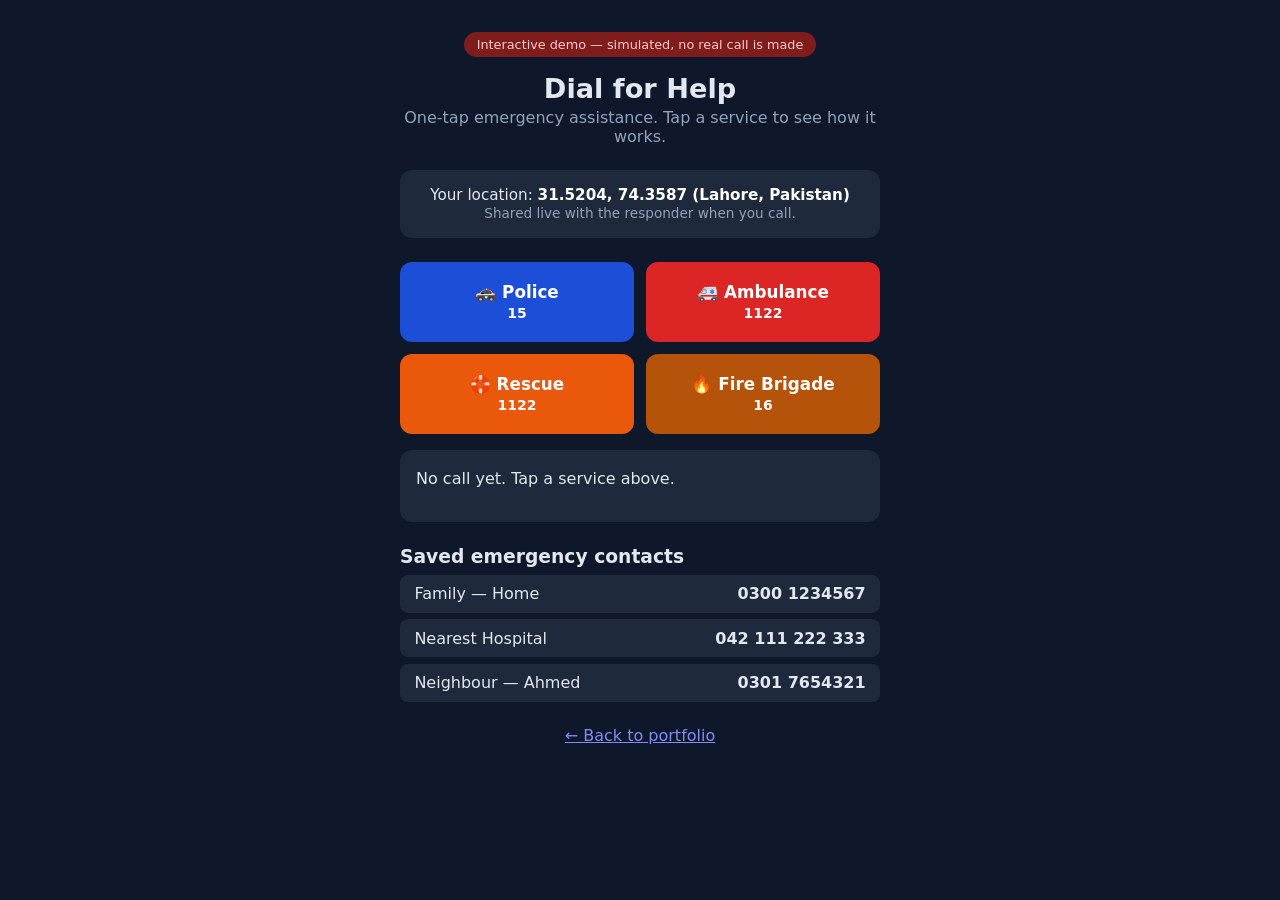
==== projects/dial-for-help/index.html @ 4d606d6a "Live demos inside the portfolio: in-page demo viewer plus interactive demos for all 6 projects, no G" ====
<!DOCTYPE html>
<html lang="en">
<head>
<meta charset="UTF-8">
<meta name="viewport" content="width=device-width, initial-scale=1.0">
<title>Dial for Help — Live Demo</title>
<style>
  *{box-sizing:border-box;margin:0;padding:0;font-family:system-ui,sans-serif}
  body{background:#0f172a;color:#e2e8f0;min-height:100vh;display:flex;justify-content:center;padding:2rem 1rem}
  .app{width:100%;max-width:480px;text-align:center}
  .badge{display:inline-block;background:#7f1d1d;color:#fecaca;padding:.3rem .8rem;border-radius:2rem;font-size:.8rem;margin-bottom:1rem}
  h1{font-size:1.7rem;margin-bottom:.25rem}
  p.sub{color:#94a3b8;margin-bottom:1.5rem}
  .gps{background:#1e293b;border-radius:.75rem;padding:1rem;margin-bottom:1.5rem;font-size:.95rem}
  .gps b{color:#fff}
  .grid{display:grid;grid-template-columns:1fr 1fr;gap:.75rem;margin-bottom:1rem}
  button{border:0;border-radius:.75rem;padding:1.25rem .5rem;font-size:1.05rem;font-weight:700;color:#fff;cursor:pointer}
  .police{background:#1d4ed8}.amb{background:#dc2626}.rescue{background:#ea580c}.fire{background:#b45309}
  button:active{transform:scale(.97)}
  #status{background:#1e293b;border-radius:.75rem;padding:1rem;min-height:4.5rem;text-align:left;line-height:1.6}
  .contacts{text-align:left;margin-top:1.5rem}
  .contacts h3{margin-bottom:.5rem}
  .contacts li{list-style:none;background:#1e293b;padding:.6rem .9rem;border-radius:.5rem;margin-bottom:.4rem;display:flex;justify-content:space-between}
  a.back{color:#818cf8;display:block;margin-top:1.5rem}
</style>
</head>
<body>
<div class="app">
  <span class="badge">Interactive demo — simulated, no real call is made</span>
  <h1>Dial for Help</h1>
  <p class="sub">One-tap emergency assistance. Tap a service to see how it works.</p>
  <div class="gps">Your location: <b id="loc">Detecting GPS…</b><br><span style="color:#94a3b8;font-size:.85rem">Shared live with the responder when you call.</span></div>
  <div class="grid">
    <button class="police" onclick="call('Police', '15')">🚓 Police<br><small>15</small></button>
    <button class="amb" onclick="call('Ambulance', '1122')">🚑 Ambulance<br><small>1122</small></button>
    <button class="rescue" onclick="call('Rescue', '1122')">🛟 Rescue<br><small>1122</small></button>
    <button class="fire" onclick="call('Fire Brigade', '16')">🔥 Fire Brigade<br><small>16</small></button>
  </div>
  <div id="status">No call yet. Tap a service above.</div>
  <div class="contacts">
    <h3>Saved emergency contacts</h3>
    <ul>
      <li><span>Family — Home</span><b>0300 1234567</b></li>
      <li><span>Nearest Hospital</span><b>042 111 222 333</b></li>
      <li><span>Neighbour — Ahmed</span><b>0301 7654321</b></li>
    </ul>
  </div>
  <a class="back" href="https://assadqureshi0925.github.io/">← Back to portfolio</a>
</div>
<script>
  const loc=document.getElementById("loc");
  if(navigator.geolocation){
    navigator.geolocation.getCurrentPosition(p=>{loc.textContent=p.coords.latitude.toFixed(4)+", "+p.coords.longitude.toFixed(4);},
      ()=>{loc.textContent="31.5204, 74.3587 (Lahore, Pakistan)";},{timeout:5000});
  } else loc.textContent="31.5204, 74.3587 (Lahore, Pakistan)";
  function call(name,num){
    const s=document.getElementById("status");
    s.innerHTML="📞 <b>Calling "+name+" ("+num+")…</b><br>GPS location sent: "+loc.textContent+"<br>Status: <b style='color:#4ade80'>Connected — help is on the way.</b>";
  }
</script>
</body>
</html>
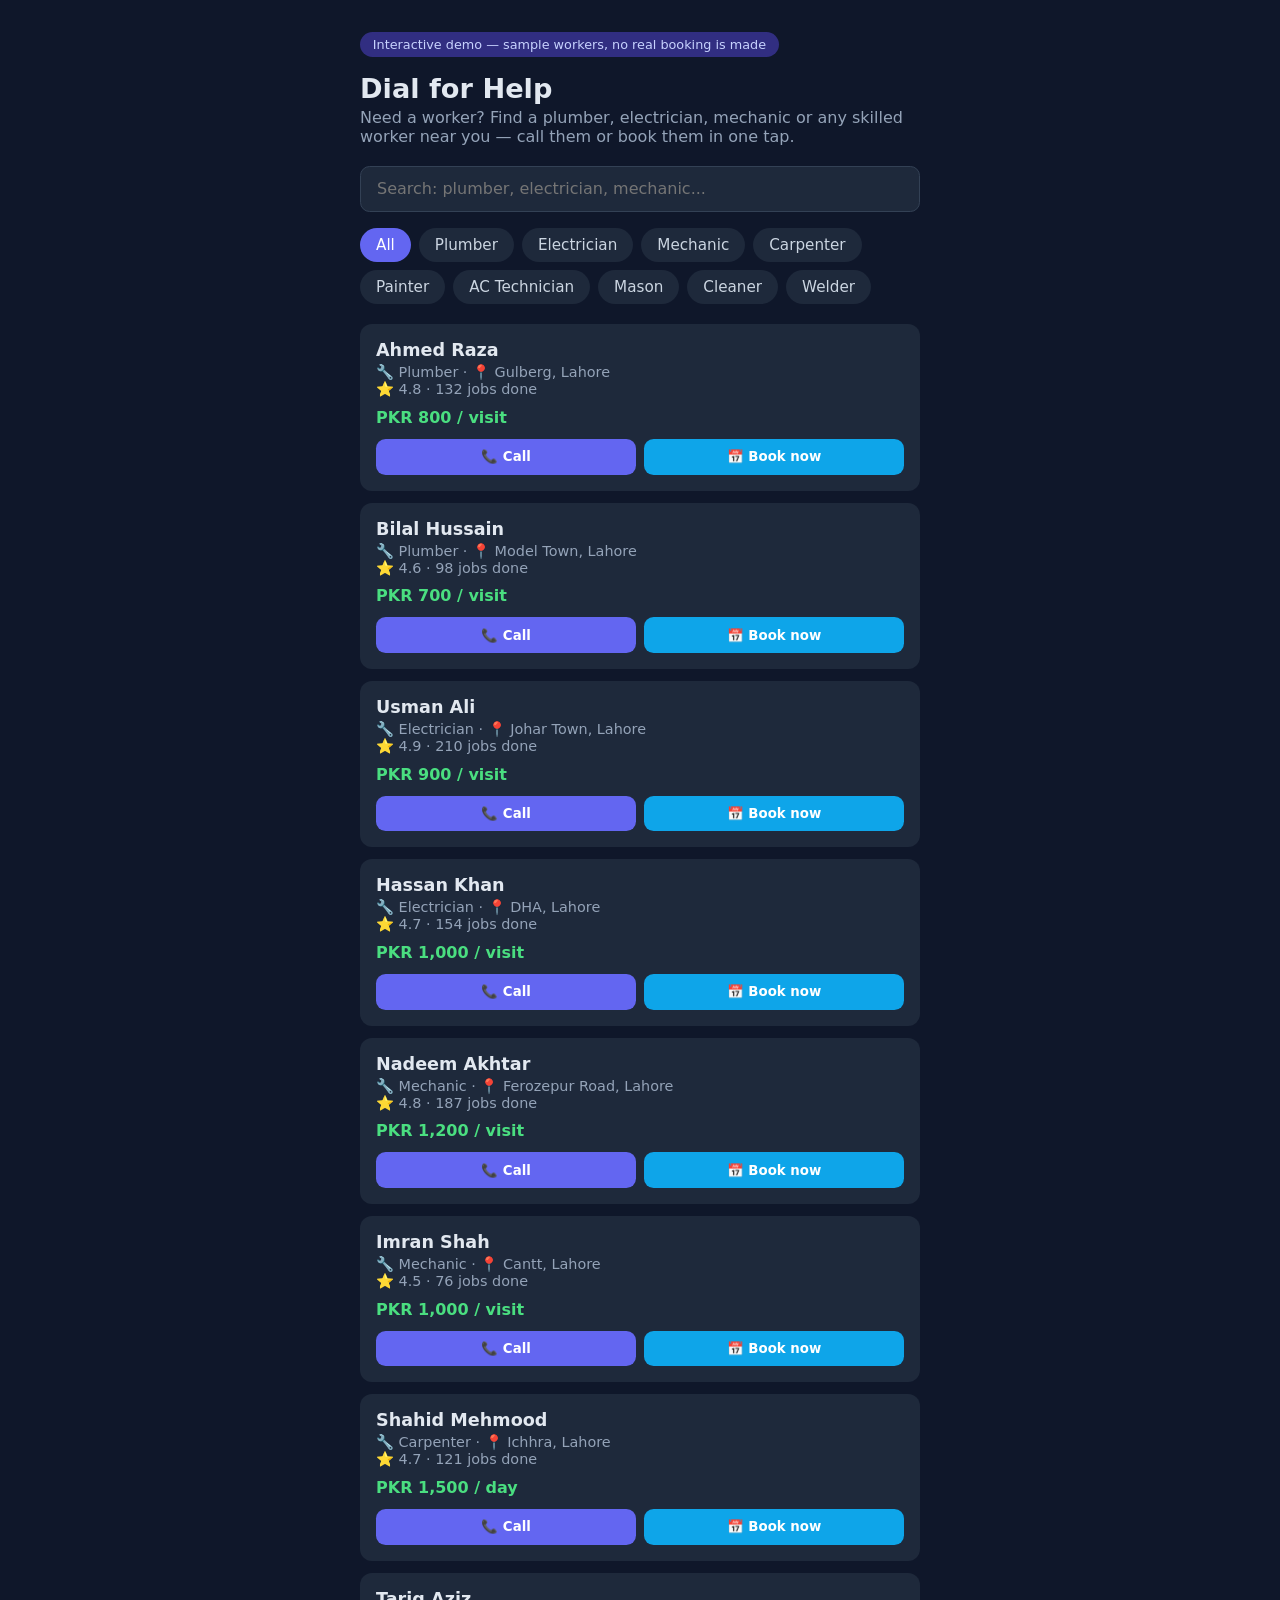
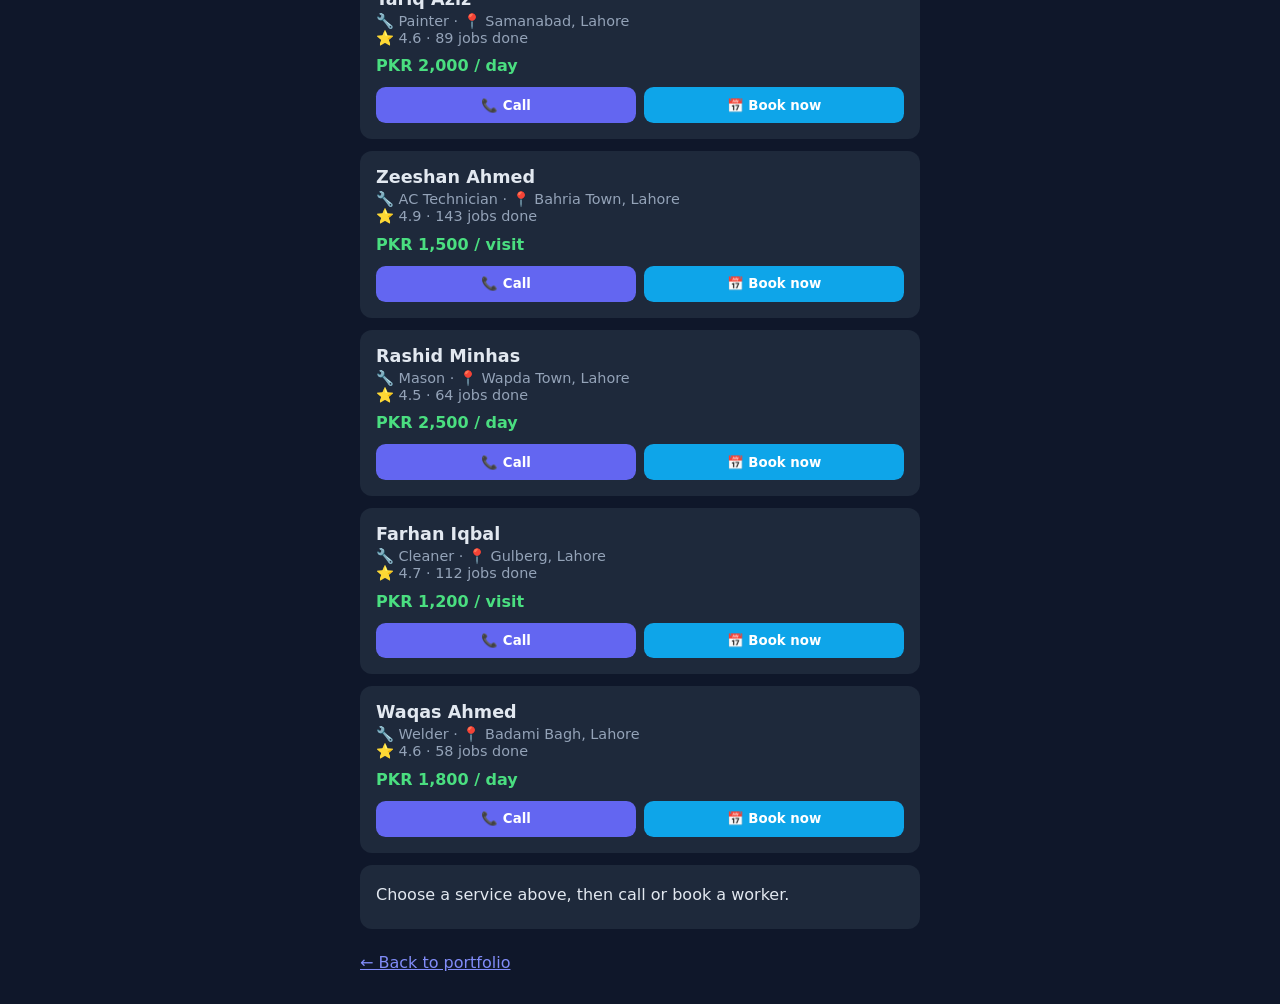
==== commit 0d65ed36: "Rebuild Dial for Help as a home-services app: find plumber, electrician, mechanic and other workers " ====
--- a/projects/dial-for-help/index.html
+++ b/projects/dial-for-help/index.html
@@ -7,56 +7,77 @@
 <style>
   *{box-sizing:border-box;margin:0;padding:0;font-family:system-ui,sans-serif}
   body{background:#0f172a;color:#e2e8f0;min-height:100vh;display:flex;justify-content:center;padding:2rem 1rem}
-  .app{width:100%;max-width:480px;text-align:center}
-  .badge{display:inline-block;background:#7f1d1d;color:#fecaca;padding:.3rem .8rem;border-radius:2rem;font-size:.8rem;margin-bottom:1rem}
+  .app{width:100%;max-width:560px}
+  .badge{display:inline-block;background:#312e81;color:#c7d2fe;padding:.3rem .8rem;border-radius:2rem;font-size:.8rem;margin-bottom:1rem}
   h1{font-size:1.7rem;margin-bottom:.25rem}
-  p.sub{color:#94a3b8;margin-bottom:1.5rem}
-  .gps{background:#1e293b;border-radius:.75rem;padding:1rem;margin-bottom:1.5rem;font-size:.95rem}
-  .gps b{color:#fff}
-  .grid{display:grid;grid-template-columns:1fr 1fr;gap:.75rem;margin-bottom:1rem}
-  button{border:0;border-radius:.75rem;padding:1.25rem .5rem;font-size:1.05rem;font-weight:700;color:#fff;cursor:pointer}
-  .police{background:#1d4ed8}.amb{background:#dc2626}.rescue{background:#ea580c}.fire{background:#b45309}
-  button:active{transform:scale(.97)}
-  #status{background:#1e293b;border-radius:.75rem;padding:1rem;min-height:4.5rem;text-align:left;line-height:1.6}
-  .contacts{text-align:left;margin-top:1.5rem}
-  .contacts h3{margin-bottom:.5rem}
-  .contacts li{list-style:none;background:#1e293b;padding:.6rem .9rem;border-radius:.5rem;margin-bottom:.4rem;display:flex;justify-content:space-between}
+  p.sub{color:#94a3b8;margin-bottom:1.25rem}
+  .search{width:100%;padding:.8rem 1rem;border-radius:.6rem;border:1px solid #334155;background:#1e293b;color:#e2e8f0;font-size:1rem;margin-bottom:1rem}
+  .cats{display:flex;flex-wrap:wrap;gap:.5rem;margin-bottom:1.25rem}
+  .cats button{background:#1e293b;color:#cbd5e1;border:0;border-radius:2rem;padding:.5rem 1rem;cursor:pointer;font-size:.95rem}
+  .cats button.active{background:#6366f1;color:#fff}
+  .card{background:#1e293b;border-radius:.75rem;padding:1rem;margin-bottom:.75rem}
+  .card h3{font-size:1.1rem;margin-bottom:.25rem}
+  .card .meta{color:#94a3b8;font-size:.9rem;margin-bottom:.6rem}
+  .card .price{color:#4ade80;font-weight:700;margin-bottom:.75rem}
+  .card .row{display:flex;gap:.5rem}
+  .card button{flex:1;padding:.65rem;border:0;border-radius:.6rem;font-weight:600;cursor:pointer}
+  .call{background:#6366f1;color:#fff}
+  .book{background:#0ea5e9;color:#fff}
+  #status{background:#1e293b;border-radius:.75rem;padding:1rem;line-height:1.7;min-height:4rem;margin-top:.5rem}
+  #status b{color:#4ade80}
   a.back{color:#818cf8;display:block;margin-top:1.5rem}
 </style>
 </head>
 <body>
 <div class="app">
-  <span class="badge">Interactive demo — simulated, no real call is made</span>
+  <span class="badge">Interactive demo — sample workers, no real booking is made</span>
   <h1>Dial for Help</h1>
-  <p class="sub">One-tap emergency assistance. Tap a service to see how it works.</p>
-  <div class="gps">Your location: <b id="loc">Detecting GPS…</b><br><span style="color:#94a3b8;font-size:.85rem">Shared live with the responder when you call.</span></div>
-  <div class="grid">
-    <button class="police" onclick="call('Police', '15')">🚓 Police<br><small>15</small></button>
-    <button class="amb" onclick="call('Ambulance', '1122')">🚑 Ambulance<br><small>1122</small></button>
-    <button class="rescue" onclick="call('Rescue', '1122')">🛟 Rescue<br><small>1122</small></button>
-    <button class="fire" onclick="call('Fire Brigade', '16')">🔥 Fire Brigade<br><small>16</small></button>
-  </div>
-  <div id="status">No call yet. Tap a service above.</div>
-  <div class="contacts">
-    <h3>Saved emergency contacts</h3>
-    <ul>
-      <li><span>Family — Home</span><b>0300 1234567</b></li>
-      <li><span>Nearest Hospital</span><b>042 111 222 333</b></li>
-      <li><span>Neighbour — Ahmed</span><b>0301 7654321</b></li>
-    </ul>
-  </div>
+  <p class="sub">Need a worker? Find a plumber, electrician, mechanic or any skilled worker near you — call them or book them in one tap.</p>
+  <input class="search" id="search" placeholder="Search: plumber, electrician, mechanic..." oninput="render()">
+  <div class="cats" id="cats"></div>
+  <div id="list"></div>
+  <div id="status">Choose a service above, then call or book a worker.</div>
   <a class="back" href="https://assadqureshi0925.github.io/">← Back to portfolio</a>
 </div>
 <script>
-  const loc=document.getElementById("loc");
-  if(navigator.geolocation){
-    navigator.geolocation.getCurrentPosition(p=>{loc.textContent=p.coords.latitude.toFixed(4)+", "+p.coords.longitude.toFixed(4);},
-      ()=>{loc.textContent="31.5204, 74.3587 (Lahore, Pakistan)";},{timeout:5000});
-  } else loc.textContent="31.5204, 74.3587 (Lahore, Pakistan)";
-  function call(name,num){
-    const s=document.getElementById("status");
-    s.innerHTML="📞 <b>Calling "+name+" ("+num+")…</b><br>GPS location sent: "+loc.textContent+"<br>Status: <b style='color:#4ade80'>Connected — help is on the way.</b>";
+  const workers=[
+    {name:"Ahmed Raza", skill:"Plumber", area:"Gulberg, Lahore", rating:4.8, jobs:132, price:"PKR 800 / visit", phone:"0300 111 2233"},
+    {name:"Bilal Hussain", skill:"Plumber", area:"Model Town, Lahore", rating:4.6, jobs:98, price:"PKR 700 / visit", phone:"0301 222 3344"},
+    {name:"Usman Ali", skill:"Electrician", area:"Johar Town, Lahore", rating:4.9, jobs:210, price:"PKR 900 / visit", phone:"0302 333 4455"},
+    {name:"Hassan Khan", skill:"Electrician", area:"DHA, Lahore", rating:4.7, jobs:154, price:"PKR 1,000 / visit", phone:"0303 444 5566"},
+    {name:"Nadeem Akhtar", skill:"Mechanic", area:"Ferozepur Road, Lahore", rating:4.8, jobs:187, price:"PKR 1,200 / visit", phone:"0304 555 6677"},
+    {name:"Imran Shah", skill:"Mechanic", area:"Cantt, Lahore", rating:4.5, jobs:76, price:"PKR 1,000 / visit", phone:"0305 666 7788"},
+    {name:"Shahid Mehmood", skill:"Carpenter", area:"Ichhra, Lahore", rating:4.7, jobs:121, price:"PKR 1,500 / day", phone:"0306 777 8899"},
+    {name:"Tariq Aziz", skill:"Painter", area:"Samanabad, Lahore", rating:4.6, jobs:89, price:"PKR 2,000 / day", phone:"0307 888 9900"},
+    {name:"Zeeshan Ahmed", skill:"AC Technician", area:"Bahria Town, Lahore", rating:4.9, jobs:143, price:"PKR 1,500 / visit", phone:"0308 999 0011"},
+    {name:"Rashid Minhas", skill:"Mason", area:"Wapda Town, Lahore", rating:4.5, jobs:64, price:"PKR 2,500 / day", phone:"0309 000 1122"},
+    {name:"Farhan Iqbal", skill:"Cleaner", area:"Gulberg, Lahore", rating:4.7, jobs:112, price:"PKR 1,200 / visit", phone:"0310 111 2233"},
+    {name:"Waqas Ahmed", skill:"Welder", area:"Badami Bagh, Lahore", rating:4.6, jobs:58, price:"PKR 1,800 / day", phone:"0311 222 3344"},
+  ];
+  const cats=["All","Plumber","Electrician","Mechanic","Carpenter","Painter","AC Technician","Mason","Cleaner","Welder"];
+  let active="All";
+  const catsEl=document.getElementById("cats");
+  cats.forEach(c=>{
+    const b=document.createElement("button"); b.textContent=c;
+    if(c==="All") b.className="active";
+    b.onclick=()=>{active=c; document.querySelectorAll(".cats button").forEach(x=>x.classList.remove("active")); b.classList.add("active"); render();};
+    catsEl.appendChild(b);
+  });
+  function render(){
+    const q=document.getElementById("search").value.toLowerCase();
+    const list=document.getElementById("list"); list.innerHTML="";
+    const shown=workers.filter(w=>(active==="All"||w.skill===active)&&(w.name+" "+w.skill+" "+w.area).toLowerCase().includes(q));
+    if(!shown.length){list.innerHTML="<p style='color:#94a3b8'>No worker found for that search. Try another service.</p>"; return;}
+    shown.forEach(w=>{
+      const d=document.createElement("div"); d.className="card";
+      d.innerHTML="<h3>"+w.name+"</h3><div class='meta'>🔧 "+w.skill+" · 📍 "+w.area+"<br>⭐ "+w.rating+" · "+w.jobs+" jobs done</div><div class='price'>"+w.price+"</div>"+
+        "<div class='row'><button class='call'>📞 Call</button><button class='book'>📅 Book now</button></div>";
+      d.querySelector(".call").onclick=()=>{document.getElementById("status").innerHTML="📞 <b>Calling "+w.name+" ("+w.skill+")…</b><br>Phone: "+w.phone+"<br>He is about 2 km away and usually answers in under a minute.";};
+      d.querySelector(".book").onclick=()=>{document.getElementById("status").innerHTML="✅ <b>Booked!</b> "+w.name+" ("+w.skill+") will come to your location.<br>Price: "+w.price+" · You will get a confirmation call shortly.";};
+      list.appendChild(d);
+    });
   }
+  render();
 </script>
 </body>
 </html>
